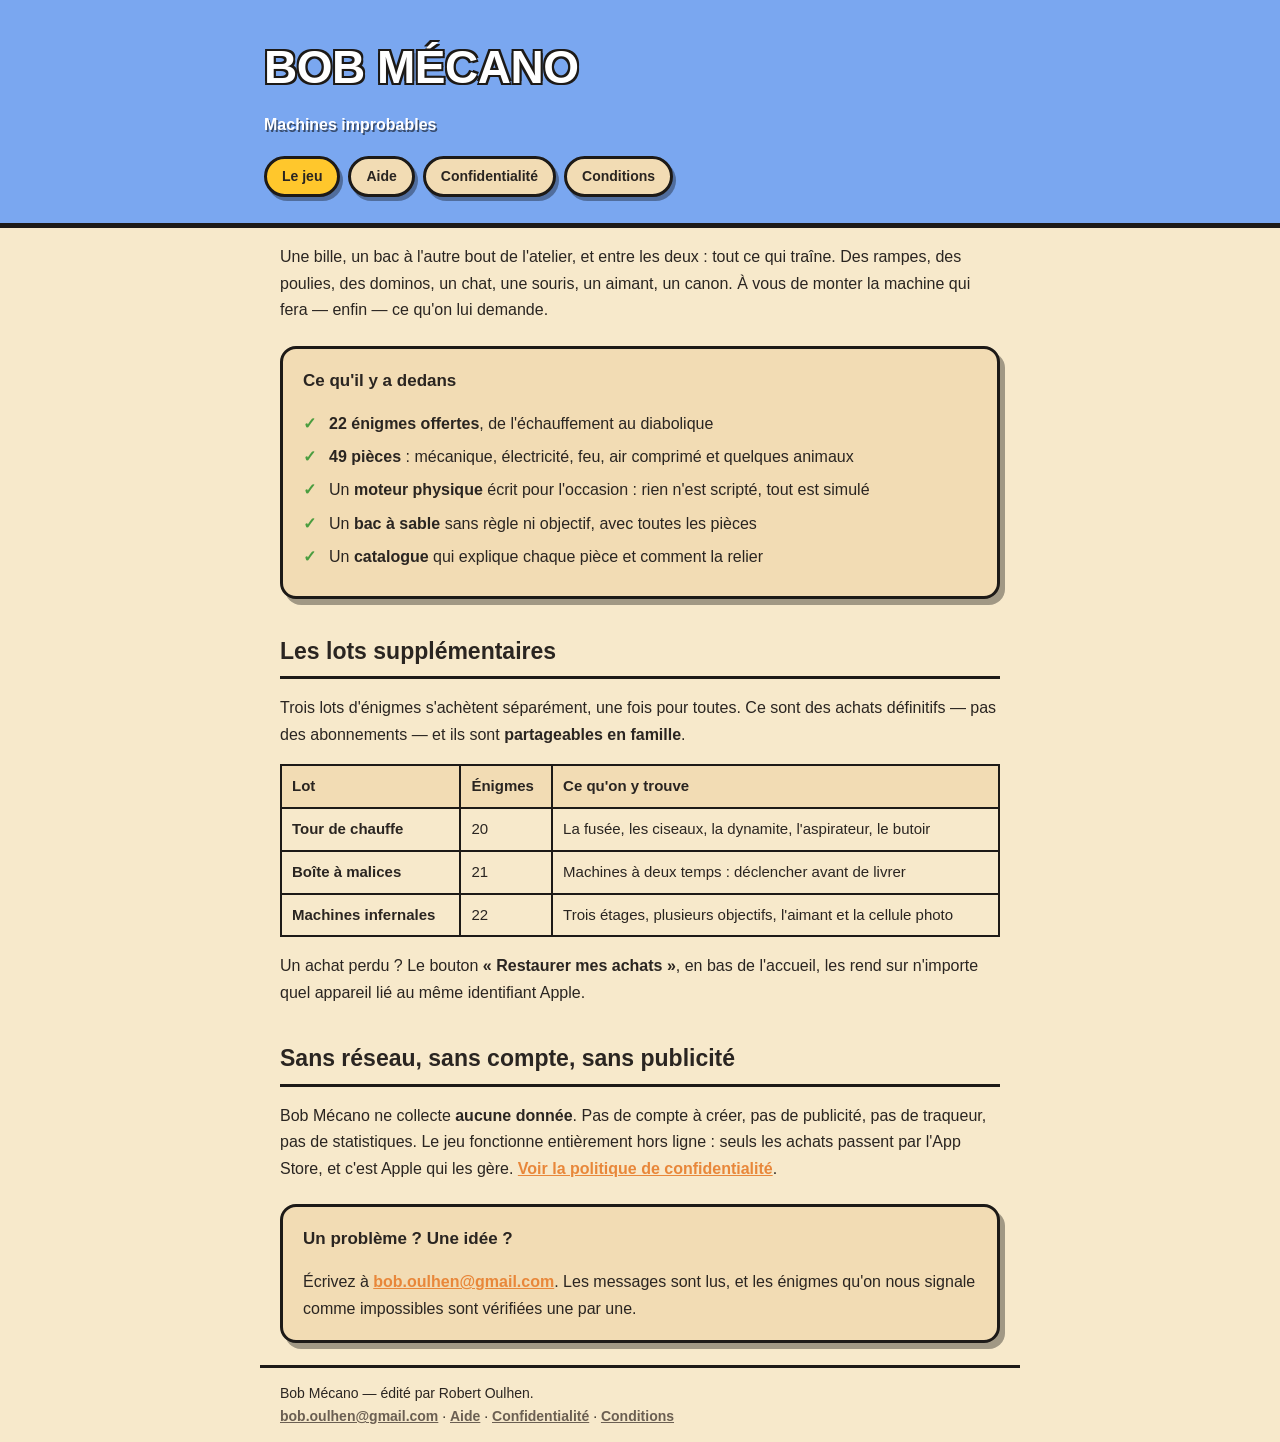
==== index.html @ 192892a2 "Le site de Bob Mécano : présentation, aide, confidentialité, conditions Quatre pages statiques, aux " ====
<!doctype html>
<html lang="fr">
<head>
<meta charset="utf-8">
<meta name="viewport" content="width=device-width, initial-scale=1">
<title>Bob Mécano — machines improbables</title>
<meta name="description" content="Bob Mécano : assemblez des engrenages, des tapis et trois bouts de câble pour que la machine fasse enfin ce qu'on lui demande.">
<link rel="stylesheet" href="style.css">
</head>
<body>
<header class="bandeau">
  <div class="dedans">
    <h1>BOB MÉCANO</h1>
    <p class="accroche">Machines improbables</p>
    <nav>
      <a href="index.html" aria-current="page">Le jeu</a>
      <a href="support.html">Aide</a>
      <a href="confidentialite.html">Confidentialité</a>
      <a href="conditions.html">Conditions</a>
    </nav>
  </div>
</header>
<main class="dedans">
  <p>Une bille, un bac à l'autre bout de l'atelier, et entre les deux : tout ce qui traîne.
  Des rampes, des poulies, des dominos, un chat, une souris, un aimant, un canon.
  À vous de monter la machine qui fera — enfin — ce qu'on lui demande.</p>

  <div class="encadre">
    <h3>Ce qu'il y a dedans</h3>
    <ul class="net">
      <li><strong>22 énigmes offertes</strong>, de l'échauffement au diabolique</li>
      <li><strong>49 pièces</strong> : mécanique, électricité, feu, air comprimé et quelques animaux</li>
      <li>Un <strong>moteur physique</strong> écrit pour l'occasion : rien n'est scripté, tout est simulé</li>
      <li>Un <strong>bac à sable</strong> sans règle ni objectif, avec toutes les pièces</li>
      <li>Un <strong>catalogue</strong> qui explique chaque pièce et comment la relier</li>
    </ul>
  </div>

  <h2>Les lots supplémentaires</h2>
  <p>Trois lots d'énigmes s'achètent séparément, une fois pour toutes. Ce sont des achats
  définitifs — pas des abonnements — et ils sont <strong>partageables en famille</strong>.</p>
  <table>
    <tr><th>Lot</th><th>Énigmes</th><th>Ce qu'on y trouve</th></tr>
    <tr><td><strong>Tour de chauffe</strong></td><td>20</td><td>La fusée, les ciseaux, la dynamite, l'aspirateur, le butoir</td></tr>
    <tr><td><strong>Boîte à malices</strong></td><td>21</td><td>Machines à deux temps : déclencher avant de livrer</td></tr>
    <tr><td><strong>Machines infernales</strong></td><td>22</td><td>Trois étages, plusieurs objectifs, l'aimant et la cellule photo</td></tr>
  </table>
  <p>Un achat perdu ? Le bouton <strong>« Restaurer mes achats »</strong>, en bas de l'accueil,
  les rend sur n'importe quel appareil lié au même identifiant Apple.</p>

  <h2>Sans réseau, sans compte, sans publicité</h2>
  <p>Bob Mécano ne collecte <strong>aucune donnée</strong>. Pas de compte à créer, pas de
  publicité, pas de traqueur, pas de statistiques. Le jeu fonctionne entièrement hors ligne :
  seuls les achats passent par l'App Store, et c'est Apple qui les gère.
  <a href="confidentialite.html">Voir la politique de confidentialité</a>.</p>

  <div class="encadre">
    <h3>Un problème ? Une idée ?</h3>
    <p>Écrivez à <a href="mailto:bob.oulhen@gmail.com">bob.oulhen@gmail.com</a>. Les messages
    sont lus, et les énigmes qu'on nous signale comme impossibles sont vérifiées une par une.</p>
  </div>
</main>
<footer class="dedans">
  <p>Bob Mécano — édité par Robert Oulhen.<br>
  <a href="mailto:bob.oulhen@gmail.com">bob.oulhen@gmail.com</a> ·
  <a href="support.html">Aide</a> ·
  <a href="confidentialite.html">Confidentialité</a> ·
  <a href="conditions.html">Conditions</a></p>
</footer>
</body>
</html>
---- style.css ----
/* Bob Mécano — la même case de BD que dans le jeu : trait d'encre épais,
   aplats chauds, ombre portée franche. */
:root {
  --encre: #1d1a17;
  --papier: #f7e9cb;
  --carte: #f2dcb4;
  --texte: #2a2521;
  --second: #6b5f52;
  --accent: #e8873a;
  --jaune: #ffc72c;
  --ciel: #7aa7f0;
}
@media (prefers-color-scheme: dark) {
  :root:not([data-theme="light"]) {
    --encre: #0d0c0b;
    --papier: #211d19;
    --carte: #2e2823;
    --texte: #f0e6d6;
    --second: #b3a695;
    --ciel: #35507e;
  }
}
* { box-sizing: border-box; }
body {
  margin: 0;
  background: var(--papier);
  color: var(--texte);
  font: 16px/1.65 -apple-system, BlinkMacSystemFont, "Segoe UI", Roboto, sans-serif;
  -webkit-text-size-adjust: 100%;
}
.bandeau {
  background: var(--ciel);
  border-bottom: 5px solid var(--encre);
  padding: 30px 20px 26px;
}
.dedans { max-width: 760px; margin: 0 auto; padding: 0 20px; }
.bandeau .dedans { padding: 0 4px; }
h1 {
  margin: 0 0 6px;
  font-size: clamp(30px, 7vw, 46px);
  font-weight: 900;
  letter-spacing: -0.5px;
  color: #fff;
  text-shadow: 2px 2px 0 var(--encre), -2px 2px 0 var(--encre),
               2px -2px 0 var(--encre), -2px -2px 0 var(--encre);
}
.accroche { margin: 0; color: #fff; font-weight: 600; text-shadow: 1.5px 1.5px 0 rgba(0,0,0,.55); }
nav { margin-top: 18px; display: flex; flex-wrap: wrap; gap: 8px; }
nav a {
  display: inline-block;
  background: var(--carte);
  color: var(--texte);
  border: 3px solid var(--encre);
  border-radius: 999px;
  padding: 6px 15px;
  font-size: 14px;
  font-weight: 700;
  text-decoration: none;
  box-shadow: 3px 4px 0 rgba(0,0,0,.35);
}
nav a[aria-current="page"] { background: var(--jaune); }
main { padding: 34px 0 10px; }
h2 {
  margin: 34px 0 10px;
  font-size: 23px;
  font-weight: 800;
  border-bottom: 3px solid var(--encre);
  padding-bottom: 6px;
}
h3 { margin: 24px 0 6px; font-size: 17px; font-weight: 800; }
p, li { color: var(--texte); }
a { color: var(--accent); font-weight: 600; }
.encadre {
  background: var(--carte);
  border: 3.5px solid var(--encre);
  border-radius: 16px;
  padding: 18px 20px;
  margin: 22px 0;
  box-shadow: 5px 6px 0 rgba(0,0,0,.35);
}
.encadre h3:first-child, .encadre p:first-child { margin-top: 0; }
.encadre p:last-child, .encadre ul:last-child { margin-bottom: 0; }
.net { list-style: none; padding: 0; }
.net li { padding-left: 26px; position: relative; margin-bottom: 7px; }
.net li::before {
  content: "✓";
  position: absolute; left: 0; top: 0;
  font-weight: 900; color: #4a9d3f;
}
.date { color: var(--second); font-size: 14px; }
footer {
  margin-top: 46px;
  border-top: 3px solid var(--encre);
  padding: 20px 0 40px;
  color: var(--second);
  font-size: 14px;
}
footer a { color: var(--second); }
table { width: 100%; border-collapse: collapse; margin: 14px 0; }
th, td { border: 2px solid var(--encre); padding: 8px 10px; text-align: left; font-size: 15px; }
th { background: var(--carte); font-weight: 800; }
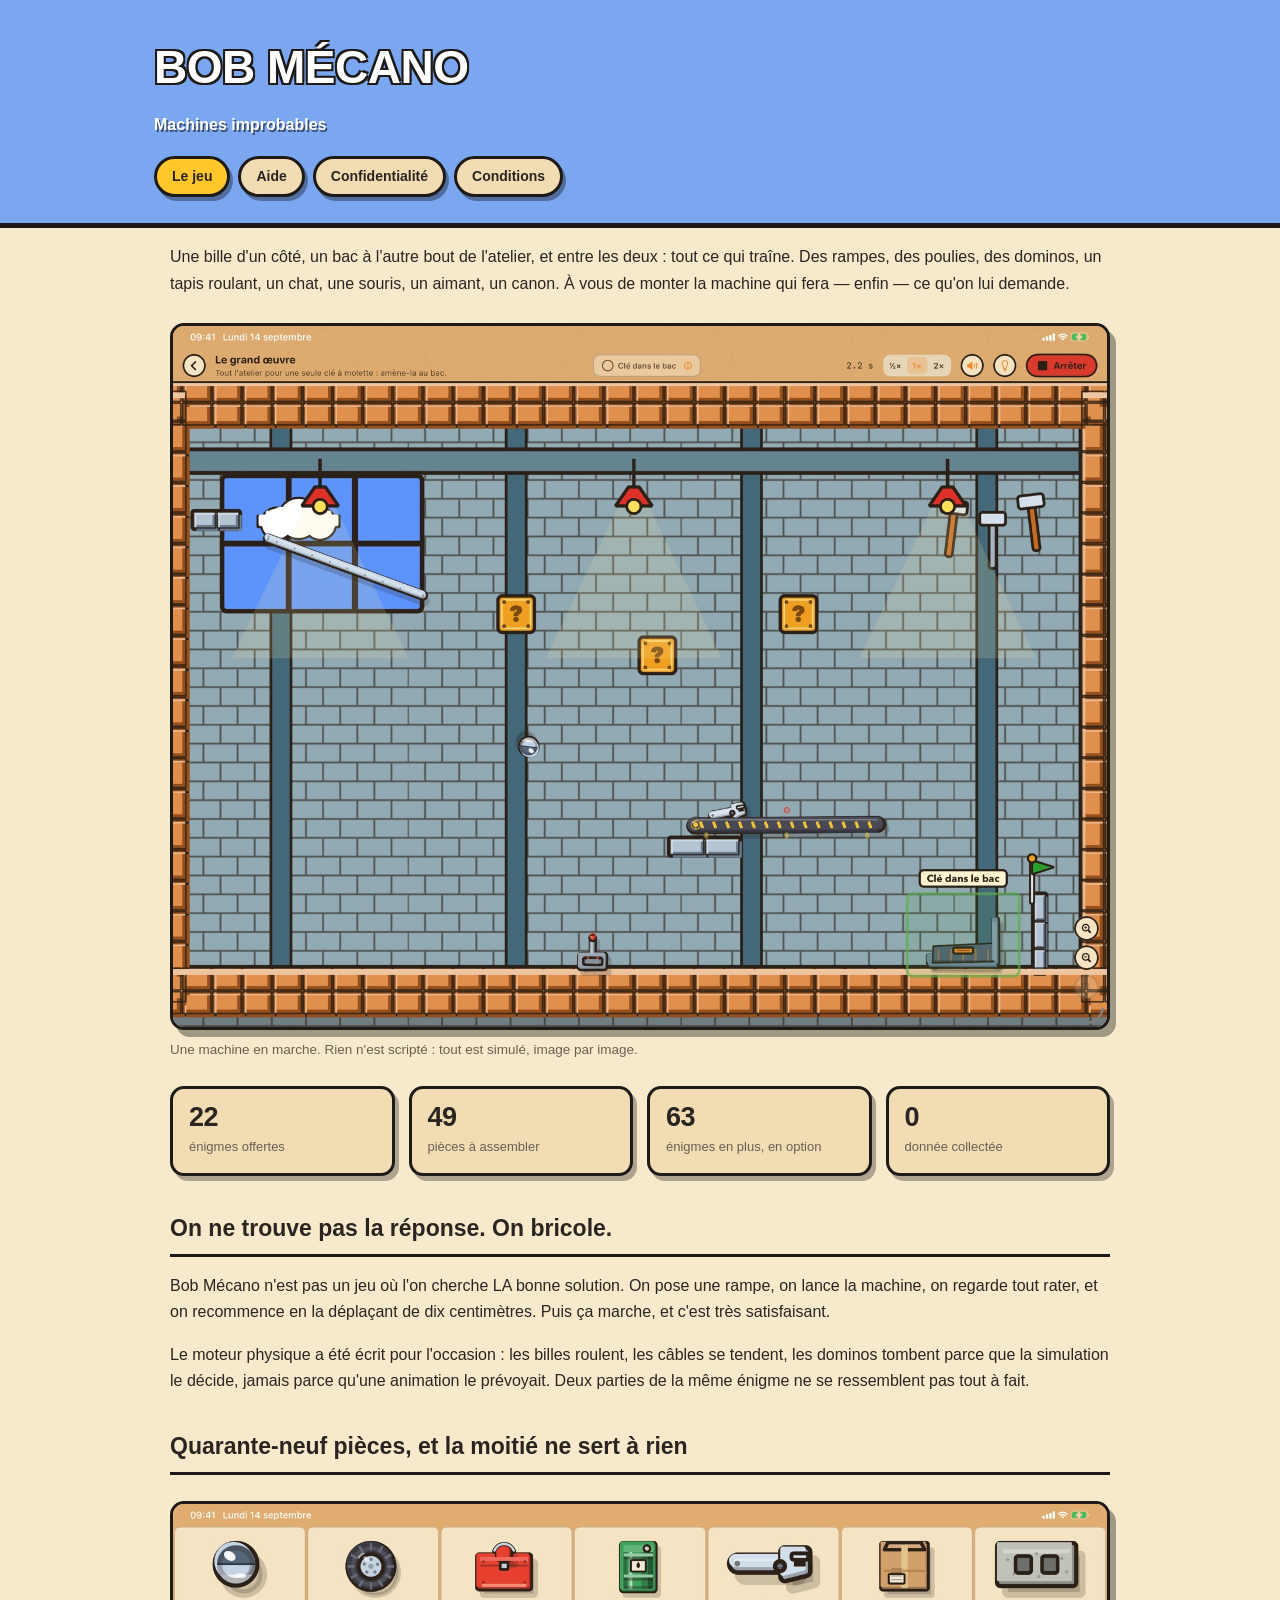
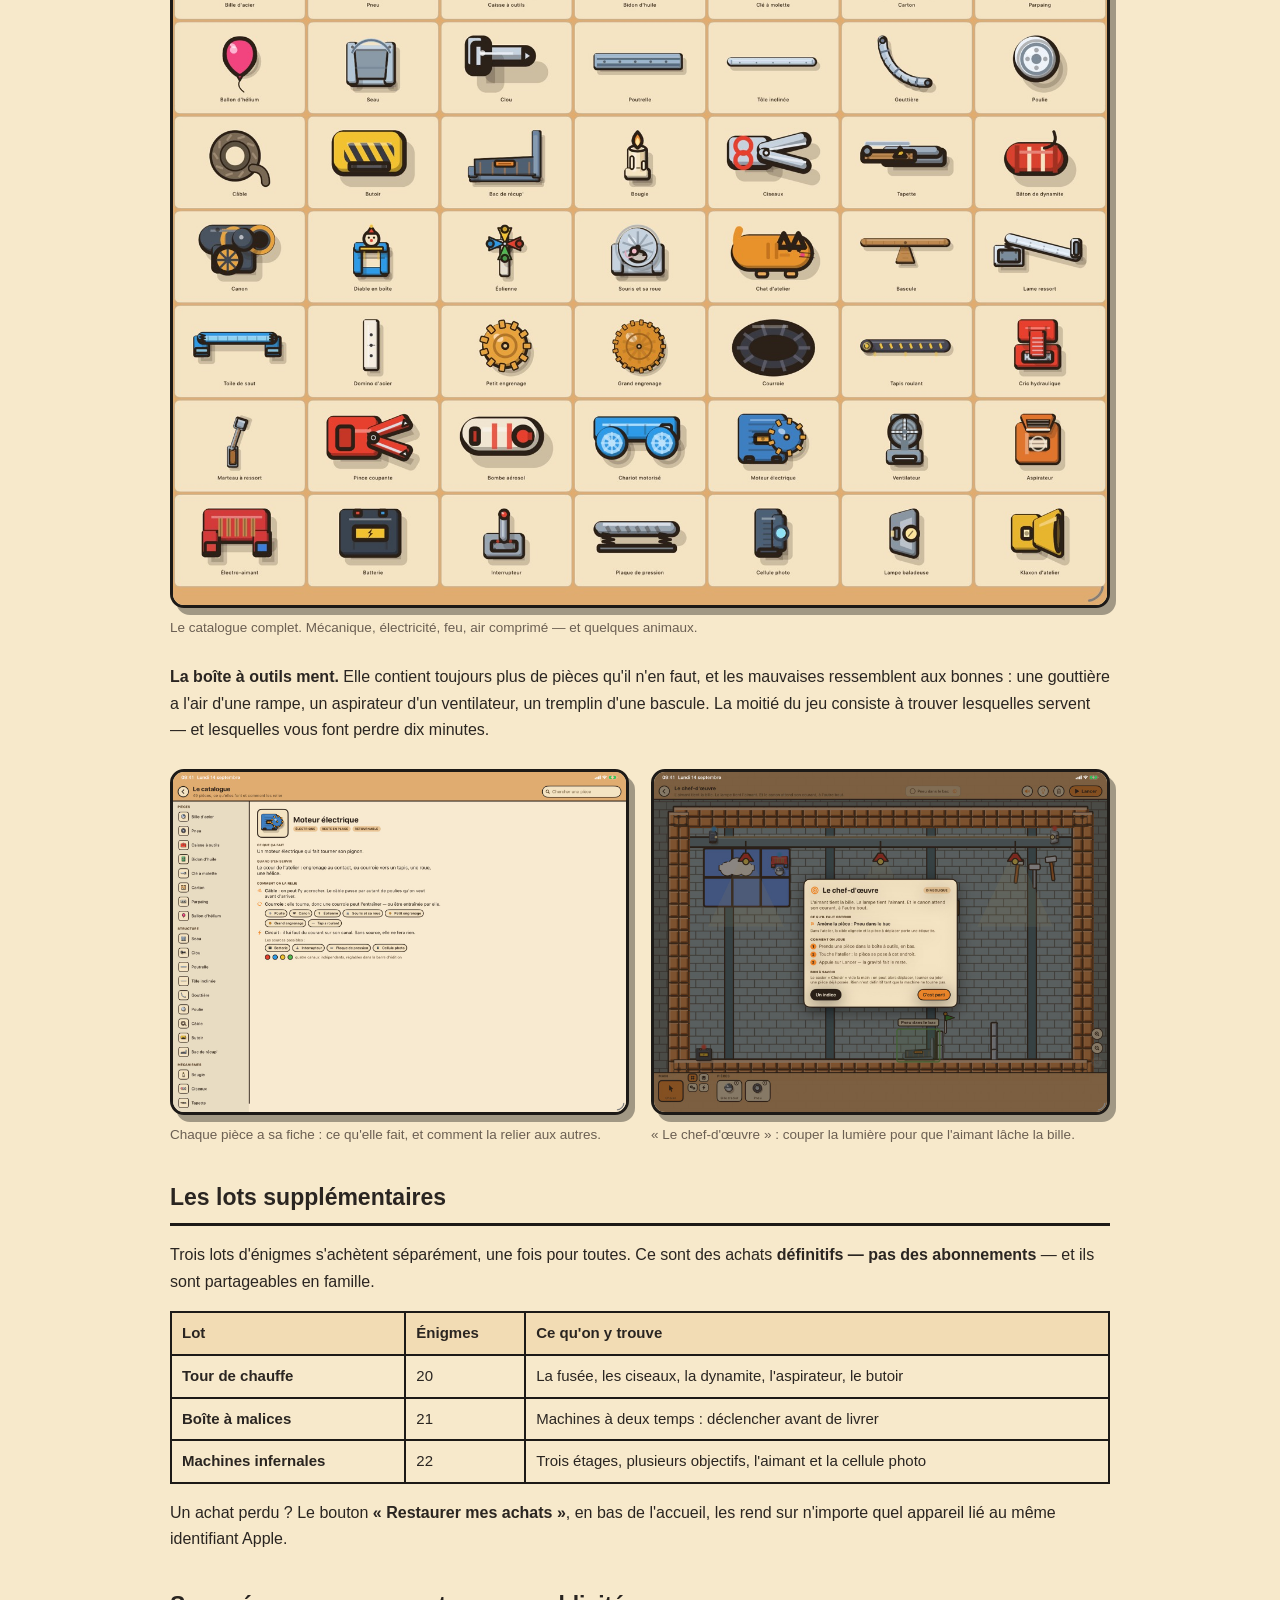
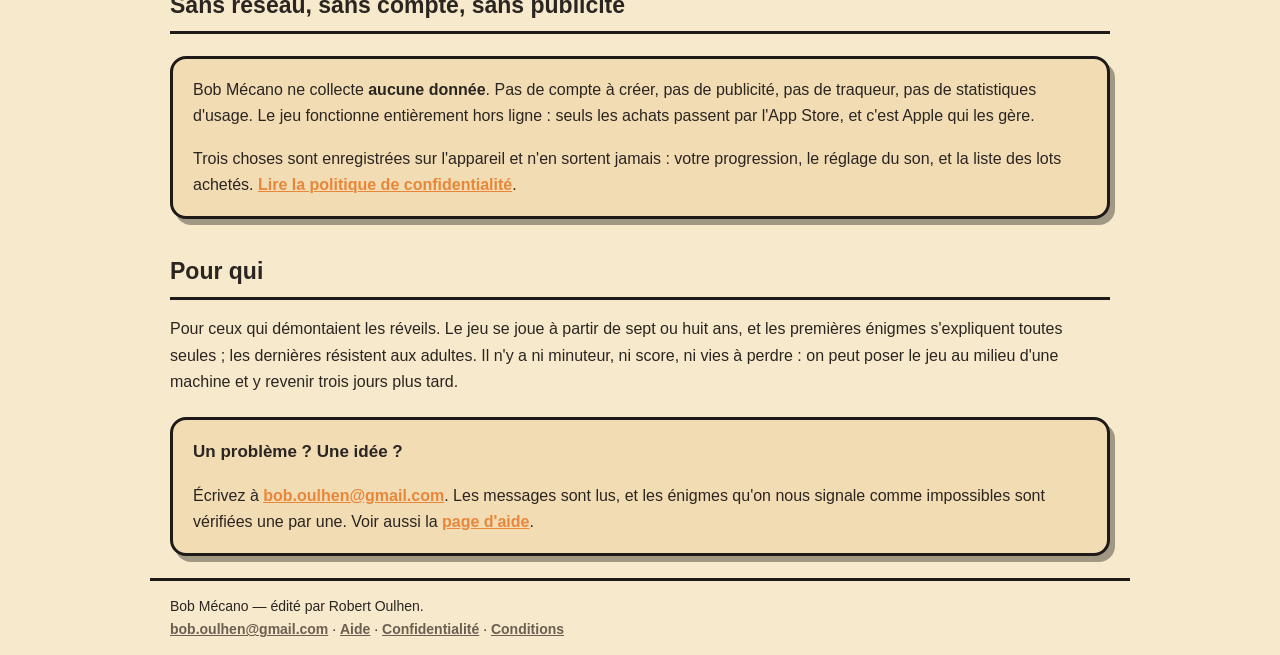
==== commit 6b865d89: "Fait du site une vraie présentation du jeu La page d'accueil n'annonçait le jeu qu'en mots. Elle mon" ====
--- a/index.html
+++ b/index.html
@@ -4,12 +4,16 @@
 <meta charset="utf-8">
 <meta name="viewport" content="width=device-width, initial-scale=1">
 <title>Bob Mécano — machines improbables</title>
-<meta name="description" content="Bob Mécano : assemblez des engrenages, des tapis et trois bouts de câble pour que la machine fasse enfin ce qu'on lui demande.">
+<meta name="description" content="Assemblez des rampes, des poulies et trois bouts de câble pour que la machine fasse — enfin — ce qu'on lui demande. 22 énigmes offertes, 49 pièces, un moteur physique maison.">
+<meta property="og:title" content="Bob Mécano — machines improbables">
+<meta property="og:description" content="22 énigmes offertes, 49 pièces, un moteur physique maison. Sans publicité, sans compte, sans collecte de données.">
+<meta property="og:image" content="https://boboul-cloud.github.io/bobmecano-site/images/1-atelier.jpg">
+<meta property="og:type" content="website">
 <link rel="stylesheet" href="style.css">
 </head>
 <body>
 <header class="bandeau">
-  <div class="dedans">
+  <div class="dedans large">
     <h1>BOB MÉCANO</h1>
     <p class="accroche">Machines improbables</p>
     <nav>
@@ -20,47 +24,88 @@
     </nav>
   </div>
 </header>
-<main class="dedans">
-  <p>Une bille, un bac à l'autre bout de l'atelier, et entre les deux : tout ce qui traîne.
-  Des rampes, des poulies, des dominos, un chat, une souris, un aimant, un canon.
-  À vous de monter la machine qui fera — enfin — ce qu'on lui demande.</p>
+<main class="dedans large">
+  <p>Une bille d'un côté, un bac à l'autre bout de l'atelier, et entre les deux : tout ce
+  qui traîne. Des rampes, des poulies, des dominos, un tapis roulant, un chat, une souris,
+  un aimant, un canon. À vous de monter la machine qui fera — enfin — ce qu'on lui demande.</p>
 
-  <div class="encadre">
-    <h3>Ce qu'il y a dedans</h3>
-    <ul class="net">
-      <li><strong>22 énigmes offertes</strong>, de l'échauffement au diabolique</li>
-      <li><strong>49 pièces</strong> : mécanique, électricité, feu, air comprimé et quelques animaux</li>
-      <li>Un <strong>moteur physique</strong> écrit pour l'occasion : rien n'est scripté, tout est simulé</li>
-      <li>Un <strong>bac à sable</strong> sans règle ni objectif, avec toutes les pièces</li>
-      <li>Un <strong>catalogue</strong> qui explique chaque pièce et comment la relier</li>
-    </ul>
+  <figure>
+    <img src="images/1-atelier.jpg" alt="L'atelier de Bob Mécano : une machine en marche, avec un tapis roulant, des lampes et un chronomètre en haut de l'écran." width="1600" height="1200">
+    <figcaption>Une machine en marche. Rien n'est scripté : tout est simulé, image par image.</figcaption>
+  </figure>
+
+  <ul class="chiffres">
+    <li><b>22</b><span>énigmes offertes</span></li>
+    <li><b>49</b><span>pièces à assembler</span></li>
+    <li><b>63</b><span>énigmes en plus, en option</span></li>
+    <li><b>0</b><span>donnée collectée</span></li>
+  </ul>
+
+  <h2>On ne trouve pas la réponse. On bricole.</h2>
+  <p>Bob Mécano n'est pas un jeu où l'on cherche LA bonne solution. On pose une rampe, on
+  lance la machine, on regarde tout rater, et on recommence en la déplaçant de dix
+  centimètres. Puis ça marche, et c'est très satisfaisant.</p>
+  <p>Le moteur physique a été écrit pour l'occasion : les billes roulent, les câbles se
+  tendent, les dominos tombent parce que la simulation le décide, jamais parce qu'une
+  animation le prévoyait. Deux parties de la même énigme ne se ressemblent pas tout à fait.</p>
+
+  <h2>Quarante-neuf pièces, et la moitié ne sert à rien</h2>
+  <figure>
+    <img src="images/5-planche.jpg" alt="Les quarante-neuf pièces du jeu présentées côte à côte avec leurs noms : bille d'acier, pneu, ballon d'hélium, canon, chat d'atelier, électro-aimant, cellule photo…" loading="lazy" width="1600" height="1200">
+    <figcaption>Le catalogue complet. Mécanique, électricité, feu, air comprimé — et quelques animaux.</figcaption>
+  </figure>
+  <p><strong>La boîte à outils ment.</strong> Elle contient toujours plus de pièces qu'il
+  n'en faut, et les mauvaises ressemblent aux bonnes : une gouttière a l'air d'une rampe,
+  un aspirateur d'un ventilateur, un tremplin d'une bascule. La moitié du jeu consiste à
+  trouver lesquelles servent — et lesquelles vous font perdre dix minutes.</p>
+
+  <div class="vitrine">
+    <figure>
+      <img src="images/4-catalogue.jpg" alt="La fiche du moteur électrique dans le catalogue du jeu, avec son mode d'emploi." loading="lazy" width="1600" height="1200">
+      <figcaption>Chaque pièce a sa fiche : ce qu'elle fait, et comment la relier aux autres.</figcaption>
+    </figure>
+    <figure>
+      <img src="images/2-machine.jpg" alt="L'énigme « Le chef-d'œuvre » : un aimant tient une bille en hauteur, une lampe éclaire une cellule photo à l'autre bout de l'atelier." loading="lazy" width="1600" height="1200">
+      <figcaption>« Le chef-d'œuvre » : couper la lumière pour que l'aimant lâche la bille.</figcaption>
+    </figure>
   </div>
 
   <h2>Les lots supplémentaires</h2>
   <p>Trois lots d'énigmes s'achètent séparément, une fois pour toutes. Ce sont des achats
-  définitifs — pas des abonnements — et ils sont <strong>partageables en famille</strong>.</p>
+  <strong>définitifs — pas des abonnements</strong> — et ils sont partageables en famille.</p>
   <table>
     <tr><th>Lot</th><th>Énigmes</th><th>Ce qu'on y trouve</th></tr>
     <tr><td><strong>Tour de chauffe</strong></td><td>20</td><td>La fusée, les ciseaux, la dynamite, l'aspirateur, le butoir</td></tr>
     <tr><td><strong>Boîte à malices</strong></td><td>21</td><td>Machines à deux temps : déclencher avant de livrer</td></tr>
     <tr><td><strong>Machines infernales</strong></td><td>22</td><td>Trois étages, plusieurs objectifs, l'aimant et la cellule photo</td></tr>
   </table>
-  <p>Un achat perdu ? Le bouton <strong>« Restaurer mes achats »</strong>, en bas de l'accueil,
-  les rend sur n'importe quel appareil lié au même identifiant Apple.</p>
+  <p>Un achat perdu ? Le bouton <strong>« Restaurer mes achats »</strong>, en bas de
+  l'accueil, les rend sur n'importe quel appareil lié au même identifiant Apple.</p>
 
   <h2>Sans réseau, sans compte, sans publicité</h2>
-  <p>Bob Mécano ne collecte <strong>aucune donnée</strong>. Pas de compte à créer, pas de
-  publicité, pas de traqueur, pas de statistiques. Le jeu fonctionne entièrement hors ligne :
-  seuls les achats passent par l'App Store, et c'est Apple qui les gère.
-  <a href="confidentialite.html">Voir la politique de confidentialité</a>.</p>
+  <div class="encadre">
+    <p>Bob Mécano ne collecte <strong>aucune donnée</strong>. Pas de compte à créer, pas de
+    publicité, pas de traqueur, pas de statistiques d'usage. Le jeu fonctionne entièrement
+    hors ligne : seuls les achats passent par l'App Store, et c'est Apple qui les gère.</p>
+    <p>Trois choses sont enregistrées sur l'appareil et n'en sortent jamais : votre
+    progression, le réglage du son, et la liste des lots achetés.
+    <a href="confidentialite.html">Lire la politique de confidentialité</a>.</p>
+  </div>
+
+  <h2>Pour qui</h2>
+  <p>Pour ceux qui démontaient les réveils. Le jeu se joue à partir de sept ou huit ans, et
+  les premières énigmes s'expliquent toutes seules ; les dernières résistent aux adultes.
+  Il n'y a ni minuteur, ni score, ni vies à perdre : on peut poser le jeu au milieu d'une
+  machine et y revenir trois jours plus tard.</p>
 
   <div class="encadre">
     <h3>Un problème ? Une idée ?</h3>
     <p>Écrivez à <a href="mailto:bob.oulhen@gmail.com">bob.oulhen@gmail.com</a>. Les messages
-    sont lus, et les énigmes qu'on nous signale comme impossibles sont vérifiées une par une.</p>
+    sont lus, et les énigmes qu'on nous signale comme impossibles sont vérifiées une par une.
+    Voir aussi la <a href="support.html">page d'aide</a>.</p>
   </div>
 </main>
-<footer class="dedans">
+<footer class="dedans large">
   <p>Bob Mécano — édité par Robert Oulhen.<br>
   <a href="mailto:bob.oulhen@gmail.com">bob.oulhen@gmail.com</a> ·
   <a href="support.html">Aide</a> ·
--- a/style.css
+++ b/style.css
@@ -99,3 +99,55 @@
 table { width: 100%; border-collapse: collapse; margin: 14px 0; }
 th, td { border: 2px solid var(--encre); padding: 8px 10px; text-align: left; font-size: 15px; }
 th { background: var(--carte); font-weight: 800; }
+
+/* ── Images de présentation ───────────────────────────────────────────── */
+figure {
+  margin: 26px 0;
+}
+figure img {
+  display: block;
+  width: 100%;
+  height: auto;
+  border: 3.5px solid var(--encre);
+  border-radius: 14px;
+  box-shadow: 6px 7px 0 rgba(0,0,0,.35);
+  background: var(--carte);
+}
+figcaption {
+  margin-top: 10px;
+  color: var(--second);
+  font-size: 13.5px;
+  line-height: 1.5;
+}
+.vitrine {
+  display: grid;
+  grid-template-columns: repeat(auto-fit, minmax(280px, 1fr));
+  gap: 22px;
+  margin: 26px 0;
+}
+.vitrine figure { margin: 0; }
+.large { max-width: 980px; }
+.large .dedans { max-width: 980px; }
+.chiffres {
+  display: grid;
+  grid-template-columns: repeat(auto-fit, minmax(130px, 1fr));
+  gap: 14px;
+  margin: 24px 0;
+  list-style: none;
+  padding: 0;
+}
+.chiffres li {
+  background: var(--carte);
+  border: 3px solid var(--encre);
+  border-radius: 14px;
+  padding: 14px 16px;
+  box-shadow: 4px 5px 0 rgba(0,0,0,.3);
+}
+.chiffres b {
+  display: block;
+  font-size: 27px;
+  font-weight: 900;
+  line-height: 1.1;
+  letter-spacing: -0.5px;
+}
+.chiffres span { font-size: 13px; color: var(--second); }
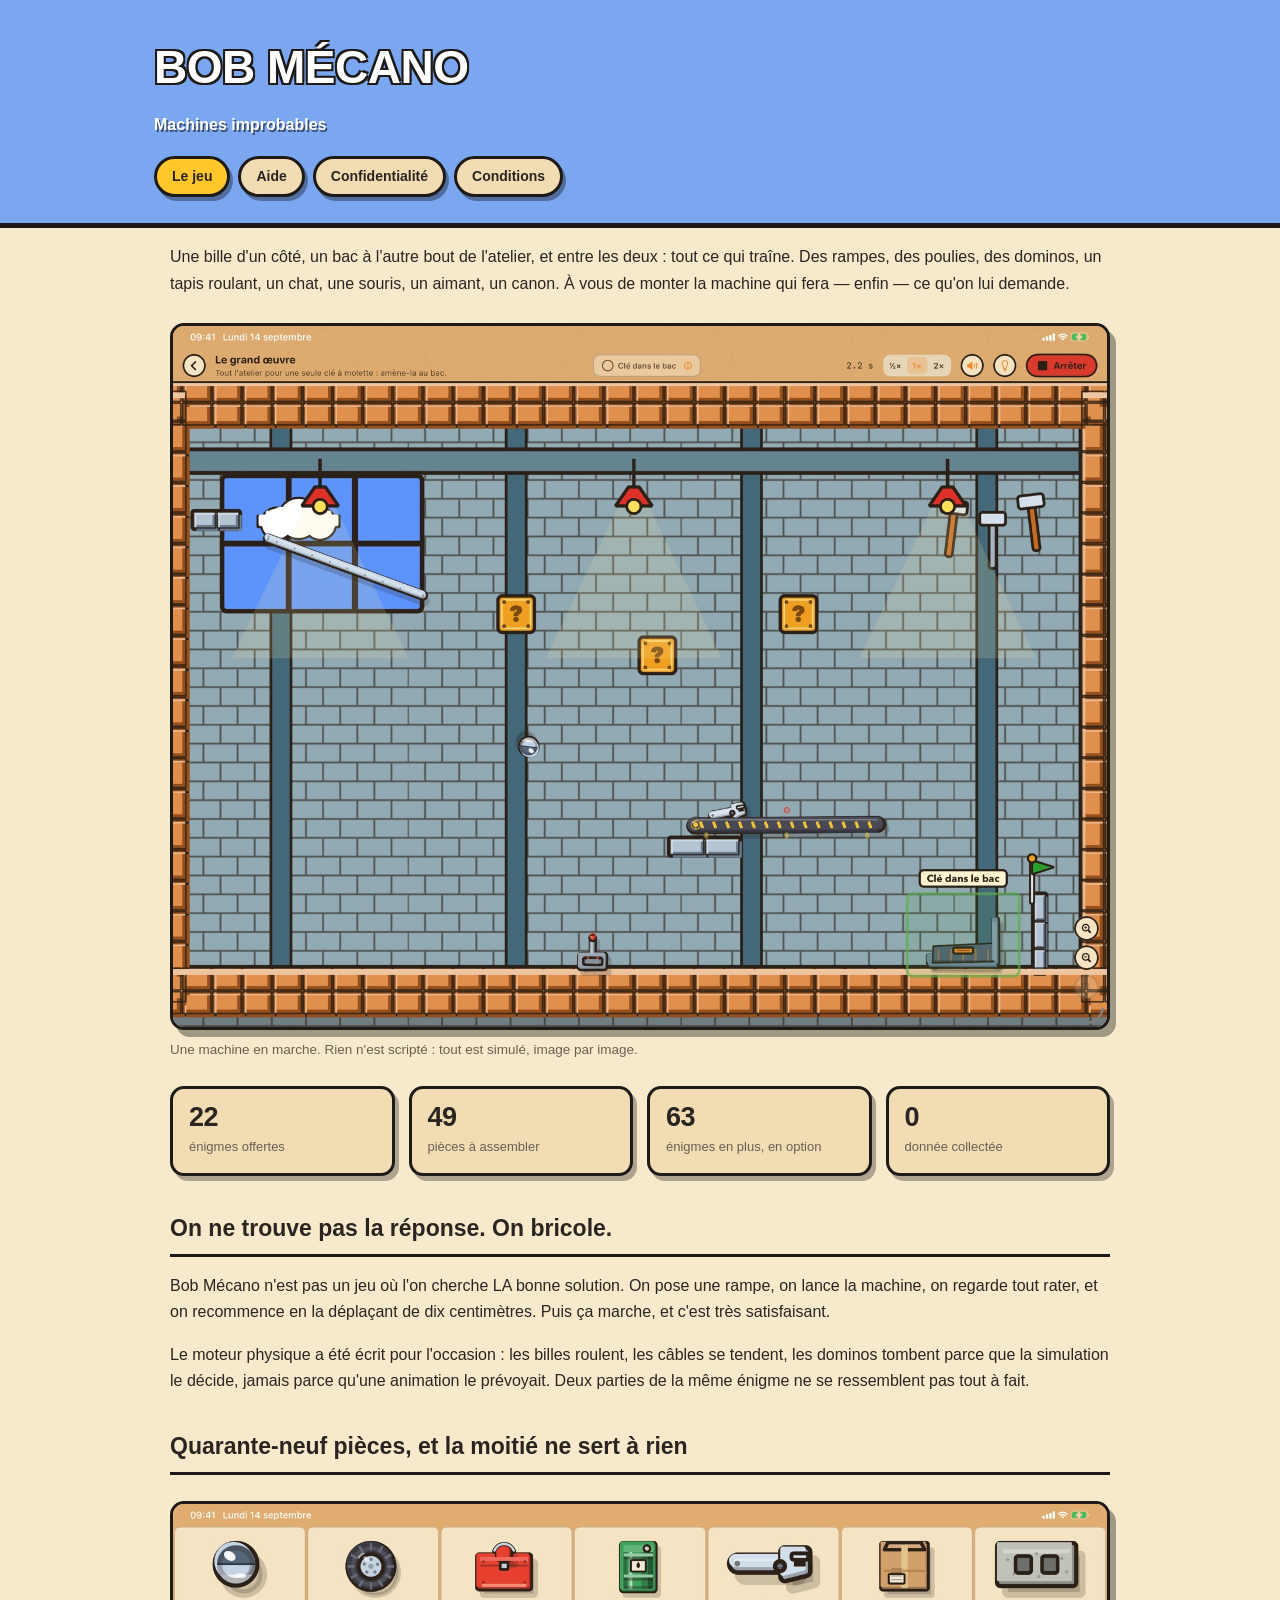
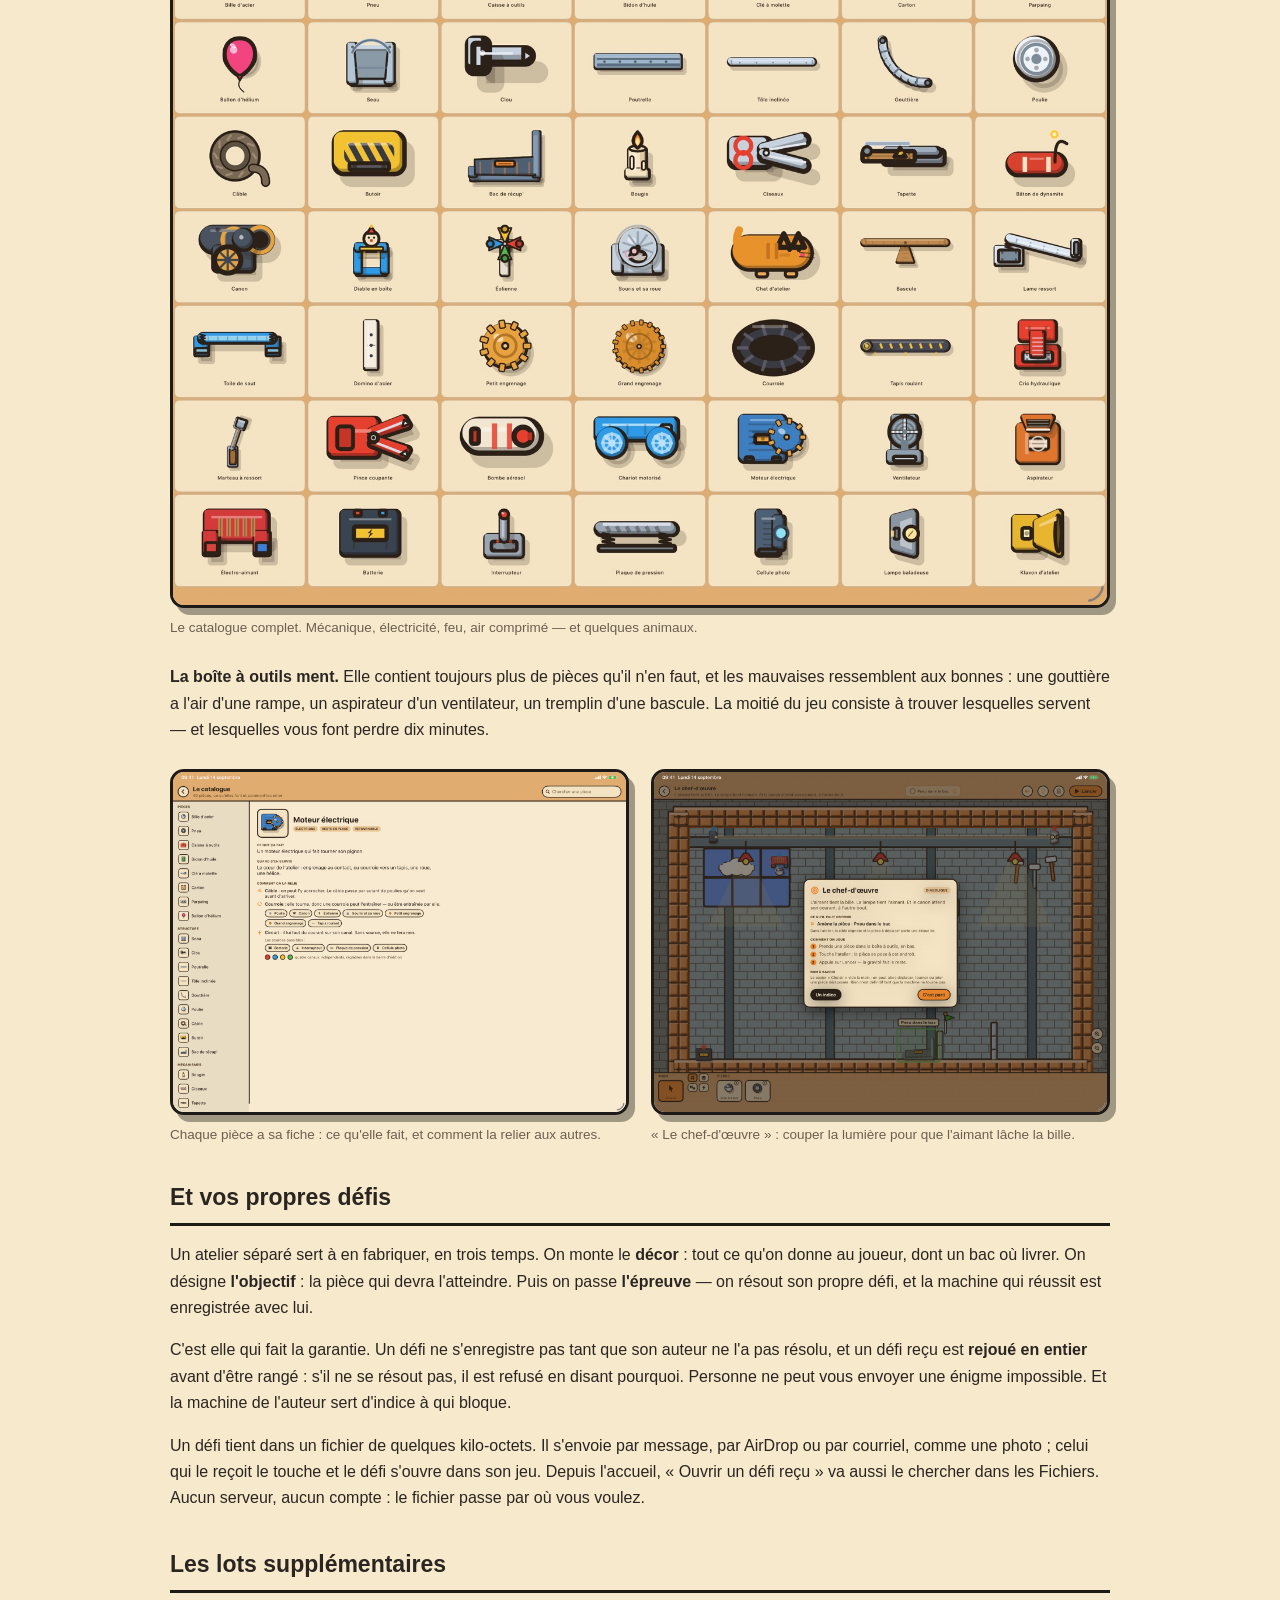
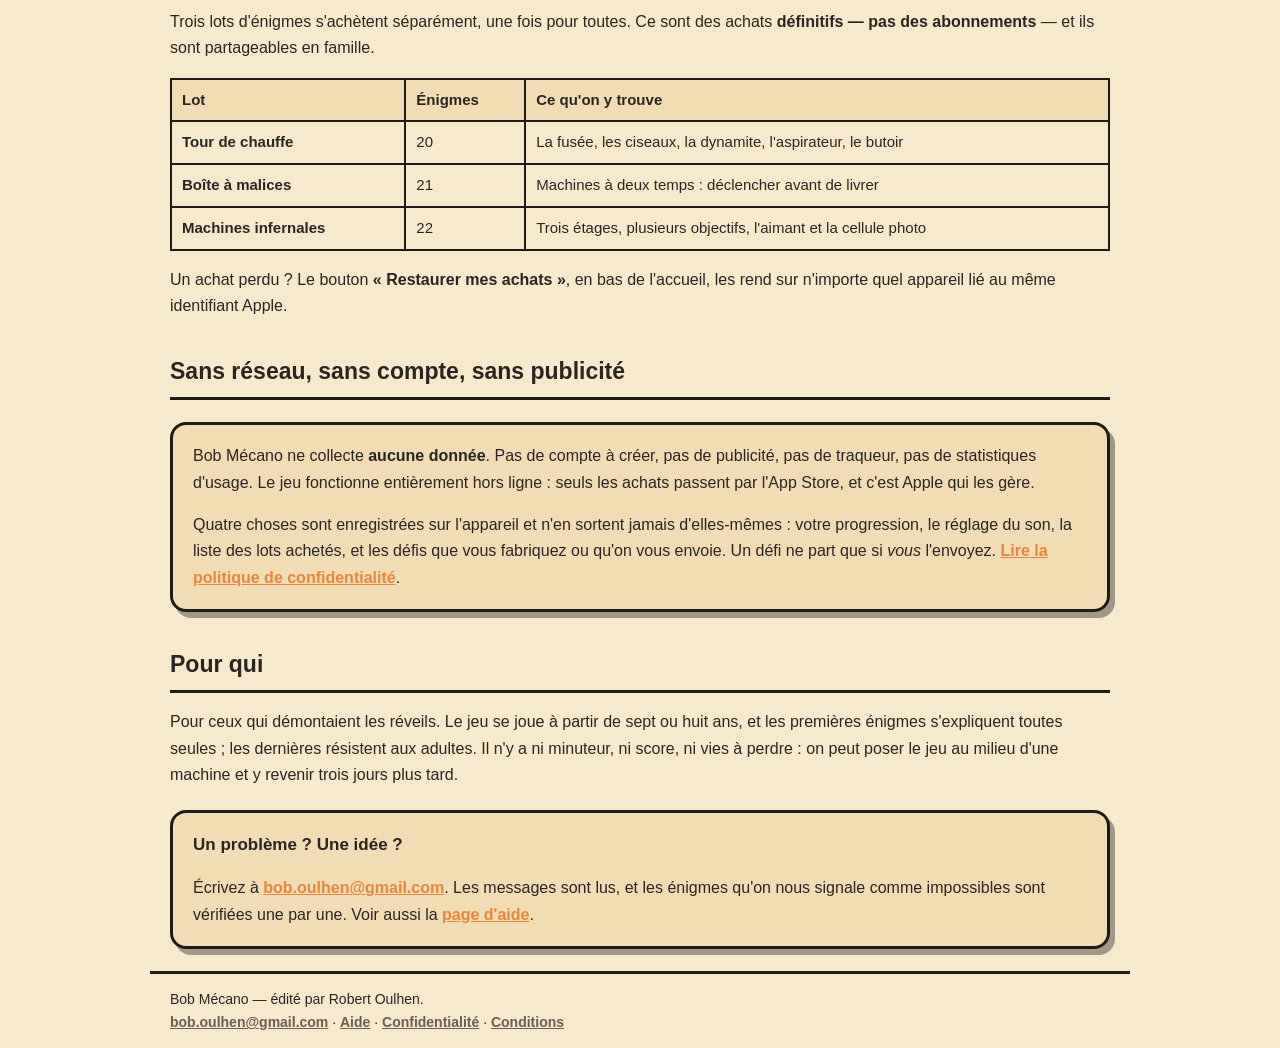
==== commit f944fca7: "Annonce l'atelier des défis, et dit franchement ce qu'il change Le site s'était arrêté avant que le " ====
--- a/index.html
+++ b/index.html
@@ -4,9 +4,9 @@
 <meta charset="utf-8">
 <meta name="viewport" content="width=device-width, initial-scale=1">
 <title>Bob Mécano — machines improbables</title>
-<meta name="description" content="Assemblez des rampes, des poulies et trois bouts de câble pour que la machine fasse — enfin — ce qu'on lui demande. 22 énigmes offertes, 49 pièces, un moteur physique maison.">
+<meta name="description" content="Assemblez des rampes, des poulies et trois bouts de câble pour que la machine fasse — enfin — ce qu'on lui demande. 22 énigmes offertes, 49 pièces, un éditeur pour fabriquer les vôtres, un moteur physique maison.">
 <meta property="og:title" content="Bob Mécano — machines improbables">
-<meta property="og:description" content="22 énigmes offertes, 49 pièces, un moteur physique maison. Sans publicité, sans compte, sans collecte de données.">
+<meta property="og:description" content="22 énigmes offertes, 49 pièces, et de quoi fabriquer et partager les vôtres. Sans publicité, sans compte, sans collecte de données.">
 <meta property="og:image" content="https://boboul-cloud.github.io/bobmecano-site/images/1-atelier.jpg">
 <meta property="og:type" content="website">
 <link rel="stylesheet" href="style.css">
@@ -70,6 +70,20 @@
     </figure>
   </div>
 
+  <h2>Et vos propres défis</h2>
+  <p>Un atelier séparé sert à en fabriquer, en trois temps. On monte le <strong>décor</strong> :
+  tout ce qu'on donne au joueur, dont un bac où livrer. On désigne <strong>l'objectif</strong> :
+  la pièce qui devra l'atteindre. Puis on passe <strong>l'épreuve</strong> — on résout son
+  propre défi, et la machine qui réussit est enregistrée avec lui.</p>
+  <p>C'est elle qui fait la garantie. Un défi ne s'enregistre pas tant que son auteur ne l'a
+  pas résolu, et un défi reçu est <strong>rejoué en entier</strong> avant d'être rangé : s'il
+  ne se résout pas, il est refusé en disant pourquoi. Personne ne peut vous envoyer une
+  énigme impossible. Et la machine de l'auteur sert d'indice à qui bloque.</p>
+  <p>Un défi tient dans un fichier de quelques kilo-octets. Il s'envoie par message, par
+  AirDrop ou par courriel, comme une photo ; celui qui le reçoit le touche et le défi s'ouvre
+  dans son jeu. Depuis l'accueil, « Ouvrir un défi reçu » va aussi le chercher dans les
+  Fichiers. Aucun serveur, aucun compte : le fichier passe par où vous voulez.</p>
+
   <h2>Les lots supplémentaires</h2>
   <p>Trois lots d'énigmes s'achètent séparément, une fois pour toutes. Ce sont des achats
   <strong>définitifs — pas des abonnements</strong> — et ils sont partageables en famille.</p>
@@ -87,8 +101,9 @@
     <p>Bob Mécano ne collecte <strong>aucune donnée</strong>. Pas de compte à créer, pas de
     publicité, pas de traqueur, pas de statistiques d'usage. Le jeu fonctionne entièrement
     hors ligne : seuls les achats passent par l'App Store, et c'est Apple qui les gère.</p>
-    <p>Trois choses sont enregistrées sur l'appareil et n'en sortent jamais : votre
-    progression, le réglage du son, et la liste des lots achetés.
+    <p>Quatre choses sont enregistrées sur l'appareil et n'en sortent jamais d'elles-mêmes :
+    votre progression, le réglage du son, la liste des lots achetés, et les défis que vous
+    fabriquez ou qu'on vous envoie. Un défi ne part que si <em>vous</em> l'envoyez.
     <a href="confidentialite.html">Lire la politique de confidentialité</a>.</p>
   </div>
 
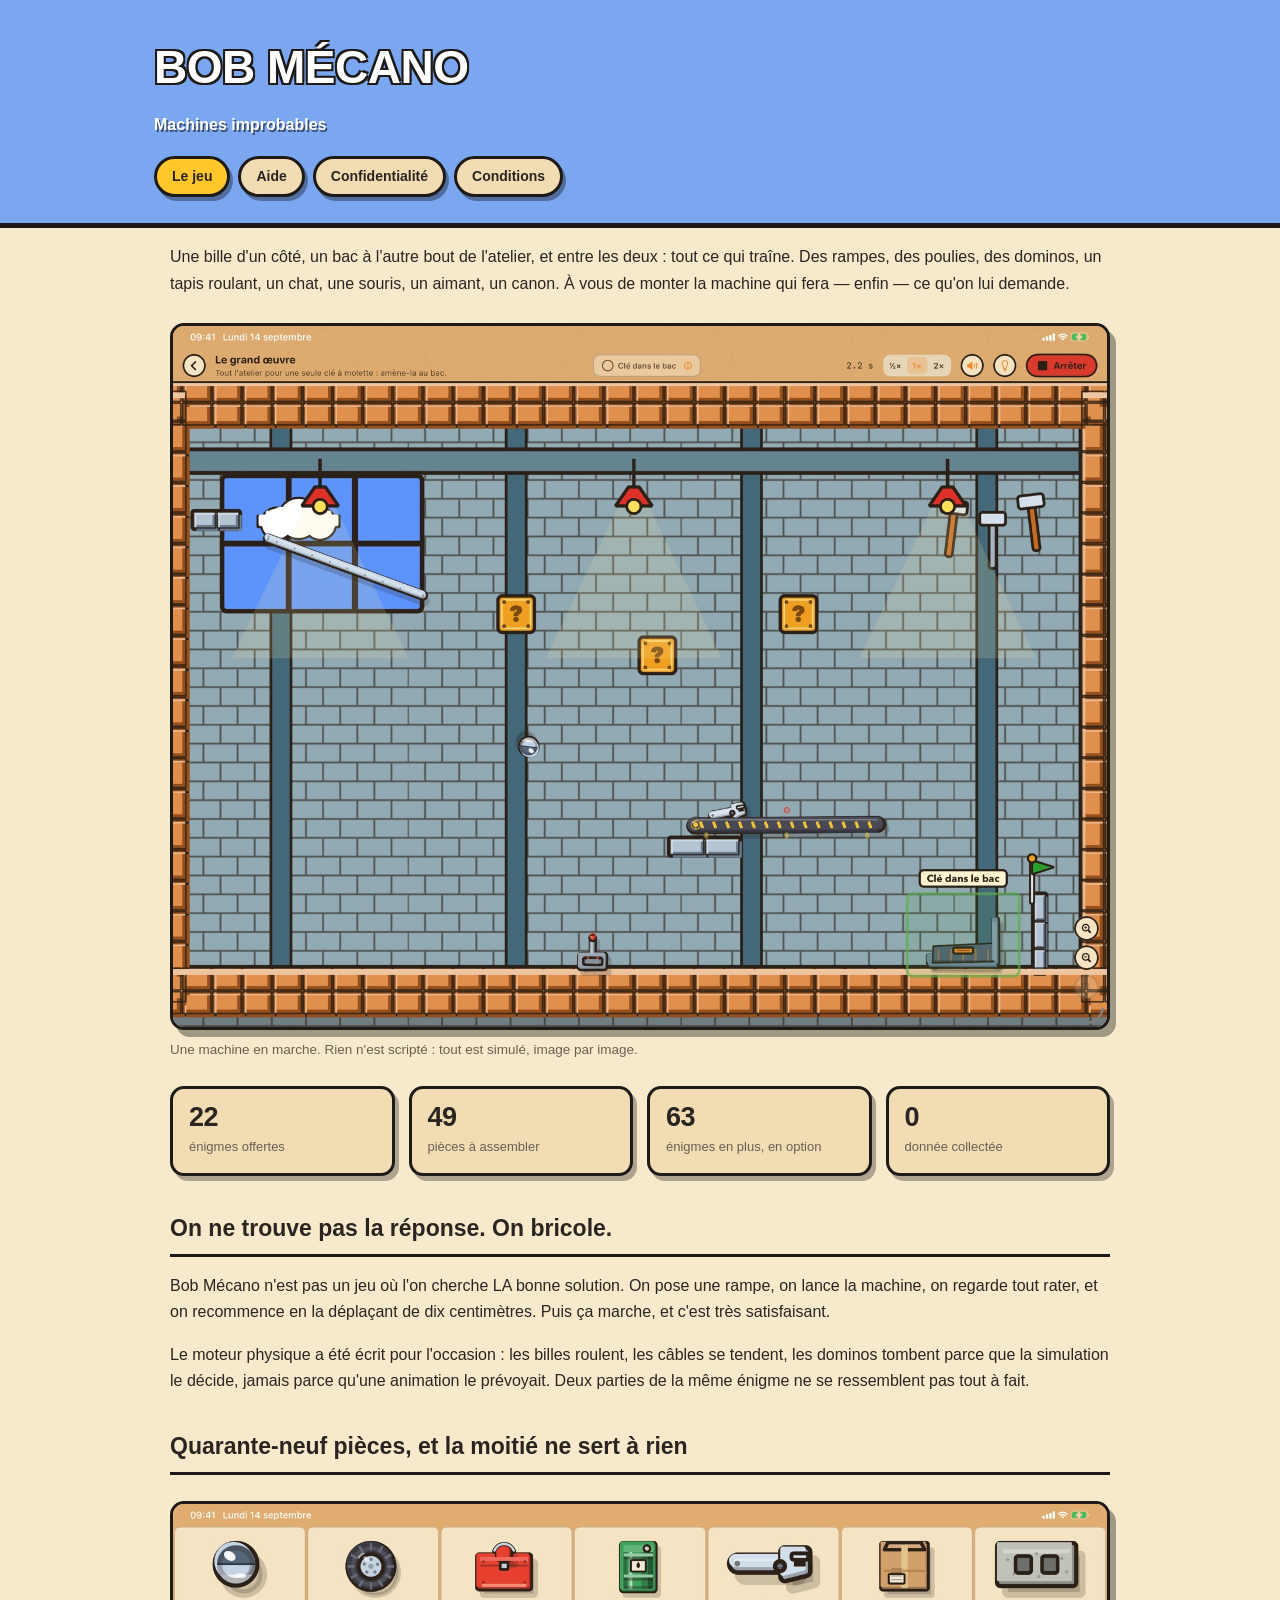
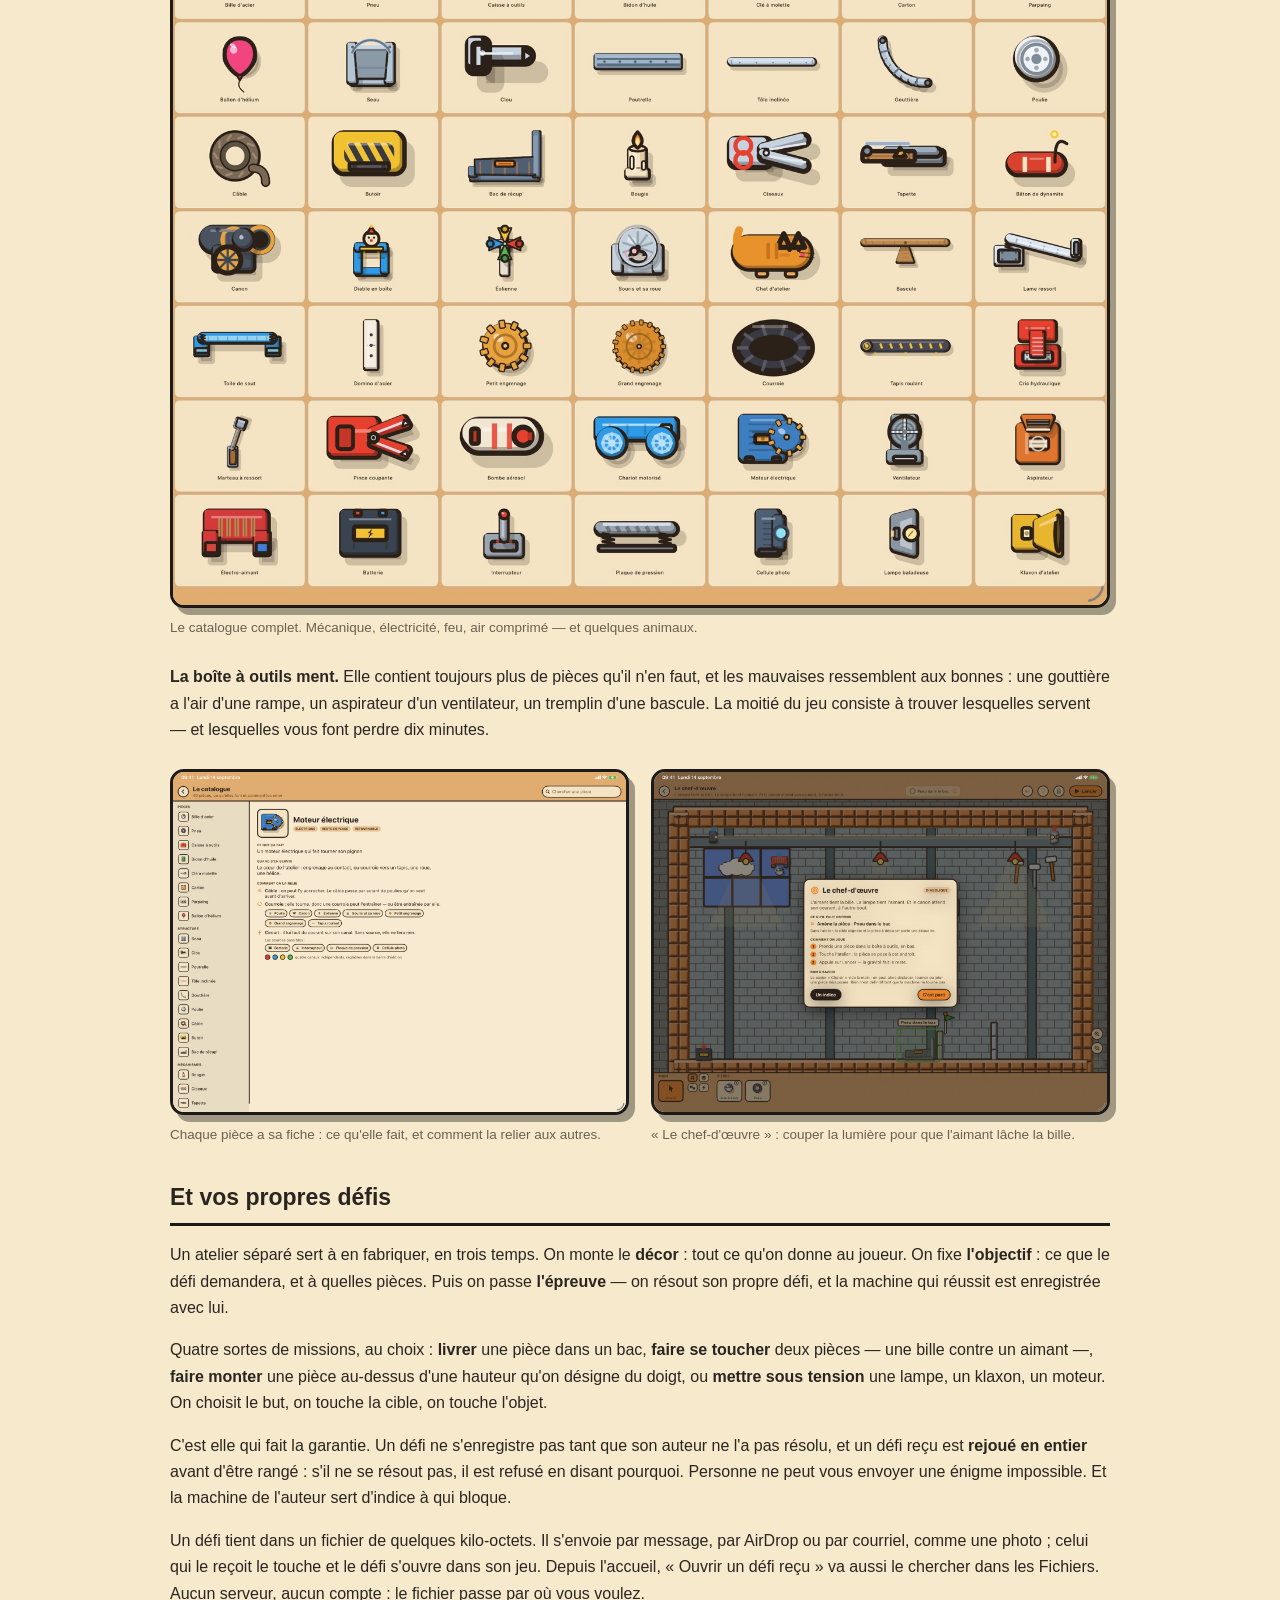
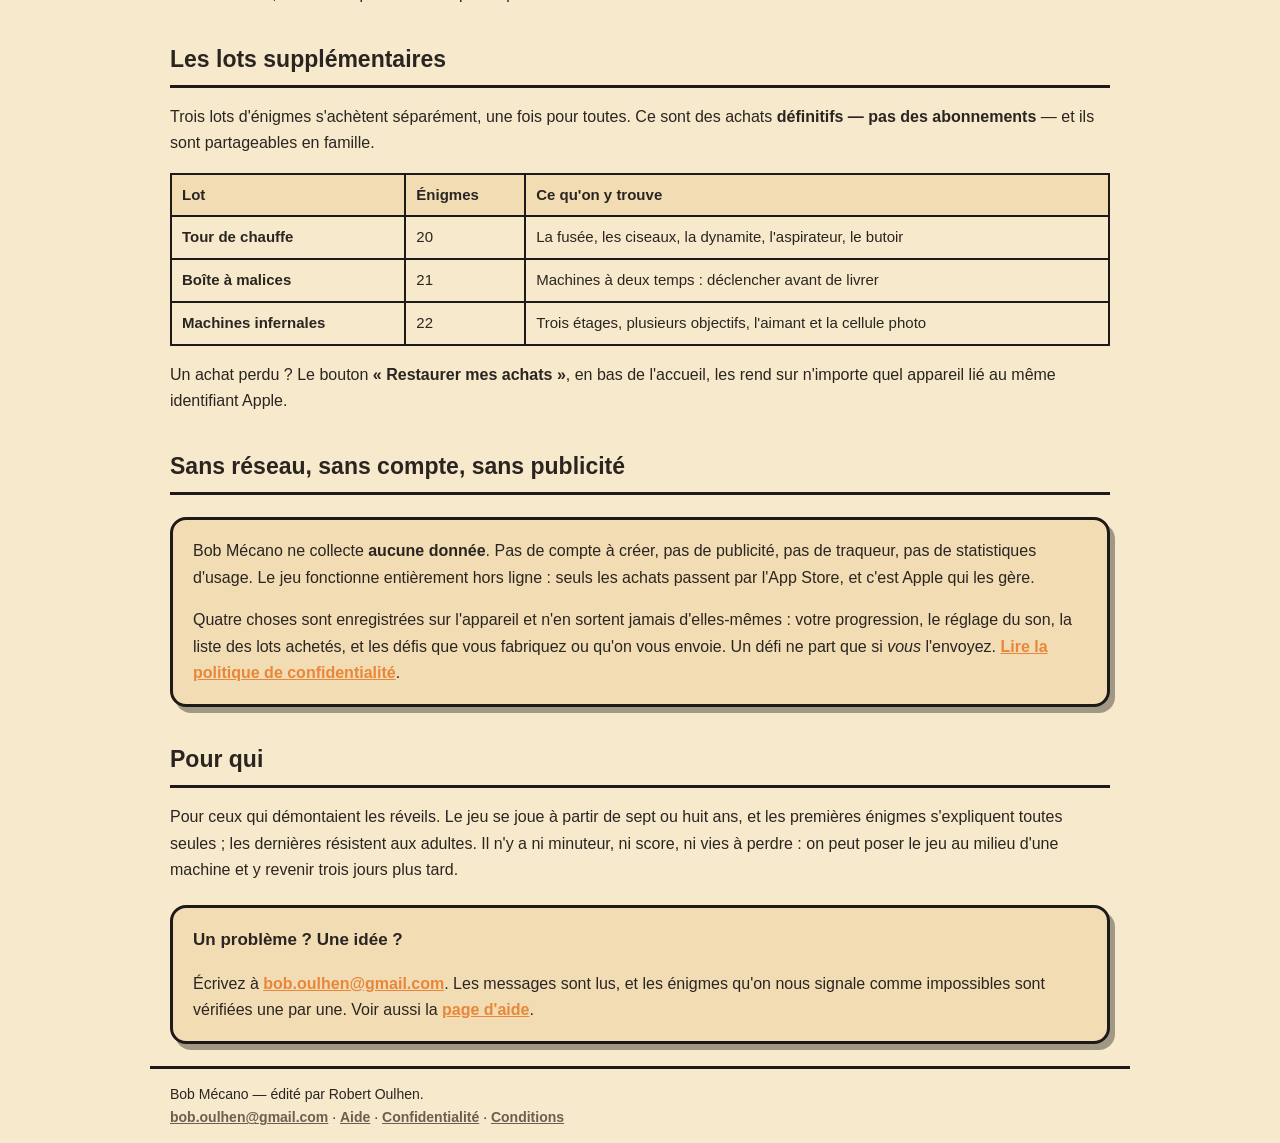
==== commit 1343004f: "Annonce les quatre sortes de missions d'un défi L'éditeur ne savait demander qu'une chose : poser un" ====
--- a/index.html
+++ b/index.html
@@ -72,9 +72,14 @@
 
   <h2>Et vos propres défis</h2>
   <p>Un atelier séparé sert à en fabriquer, en trois temps. On monte le <strong>décor</strong> :
-  tout ce qu'on donne au joueur, dont un bac où livrer. On désigne <strong>l'objectif</strong> :
-  la pièce qui devra l'atteindre. Puis on passe <strong>l'épreuve</strong> — on résout son
+  tout ce qu'on donne au joueur. On fixe <strong>l'objectif</strong> : ce que le défi
+  demandera, et à quelles pièces. Puis on passe <strong>l'épreuve</strong> — on résout son
   propre défi, et la machine qui réussit est enregistrée avec lui.</p>
+  <p>Quatre sortes de missions, au choix : <strong>livrer</strong> une pièce dans un bac,
+  <strong>faire se toucher</strong> deux pièces — une bille contre un aimant —,
+  <strong>faire monter</strong> une pièce au-dessus d'une hauteur qu'on désigne du doigt, ou
+  <strong>mettre sous tension</strong> une lampe, un klaxon, un moteur. On choisit le but, on
+  touche la cible, on touche l'objet.</p>
   <p>C'est elle qui fait la garantie. Un défi ne s'enregistre pas tant que son auteur ne l'a
   pas résolu, et un défi reçu est <strong>rejoué en entier</strong> avant d'être rangé : s'il
   ne se résout pas, il est refusé en disant pourquoi. Personne ne peut vous envoyer une
